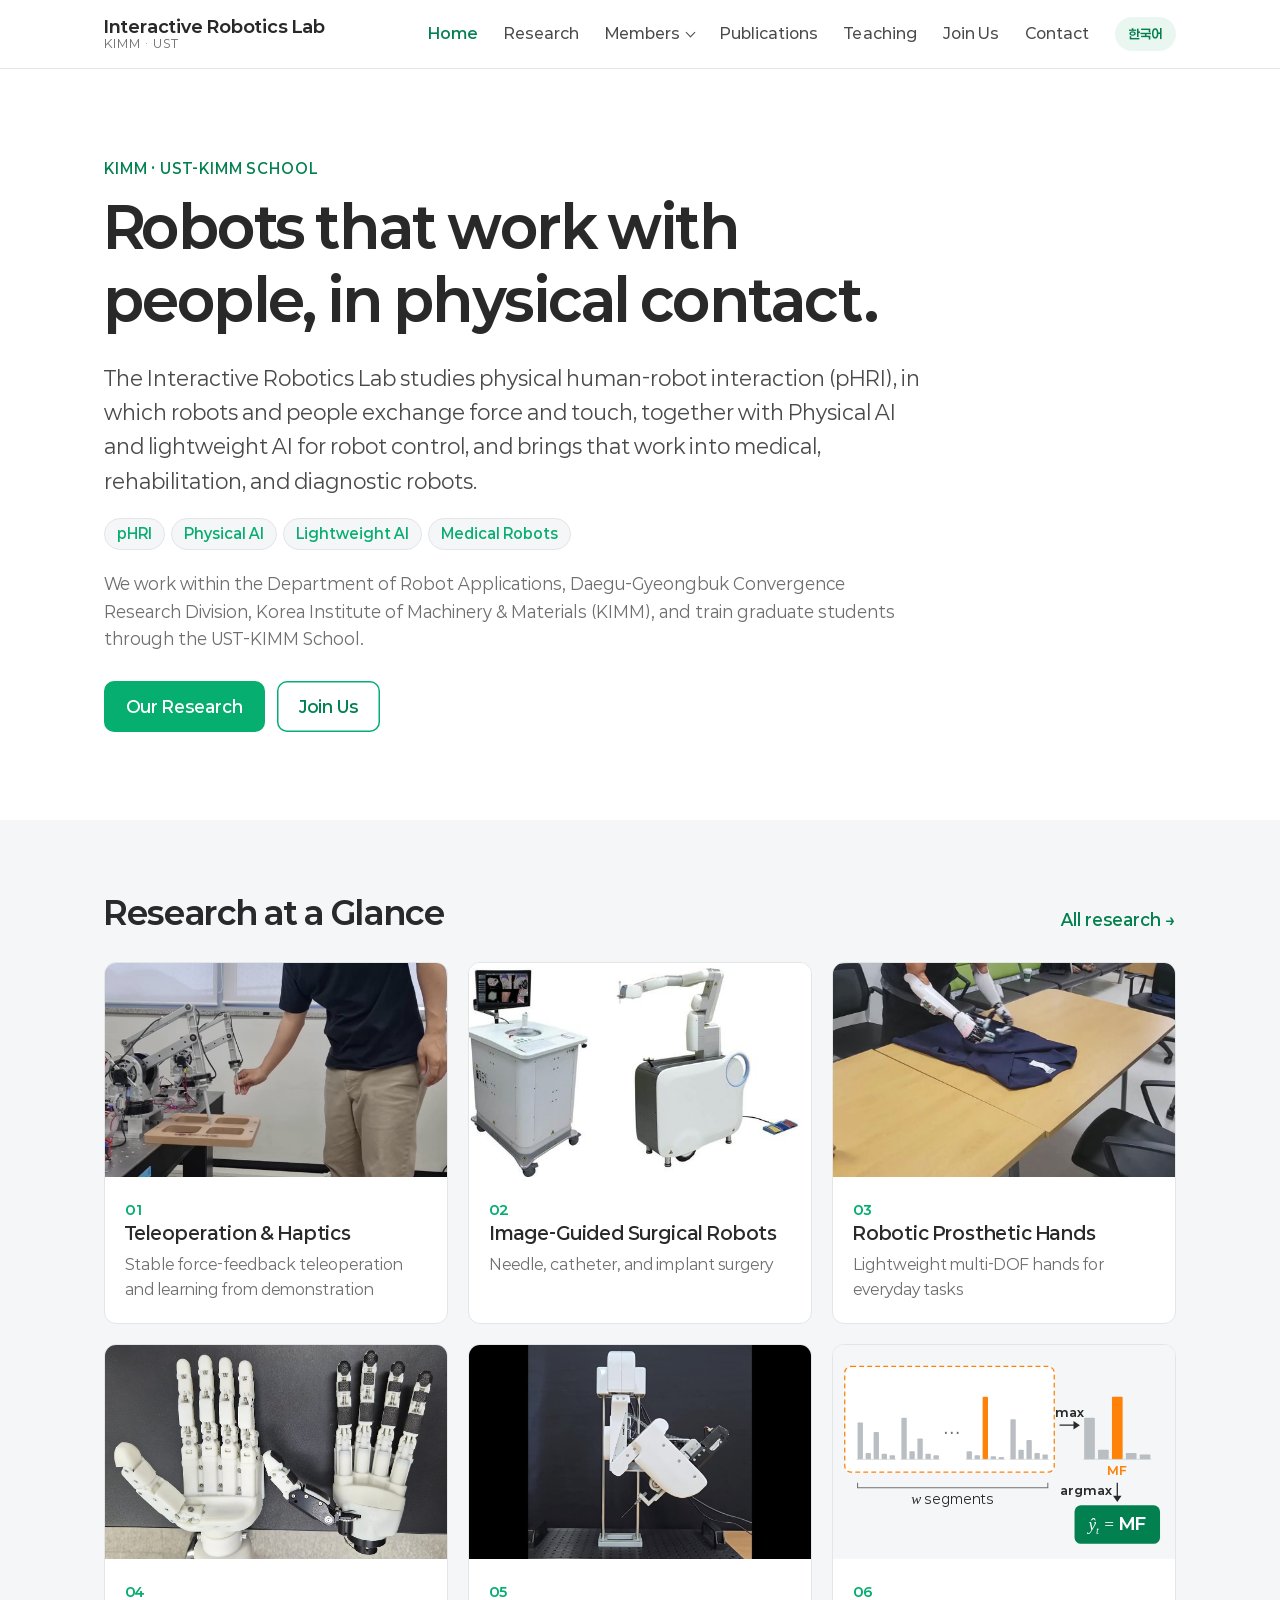
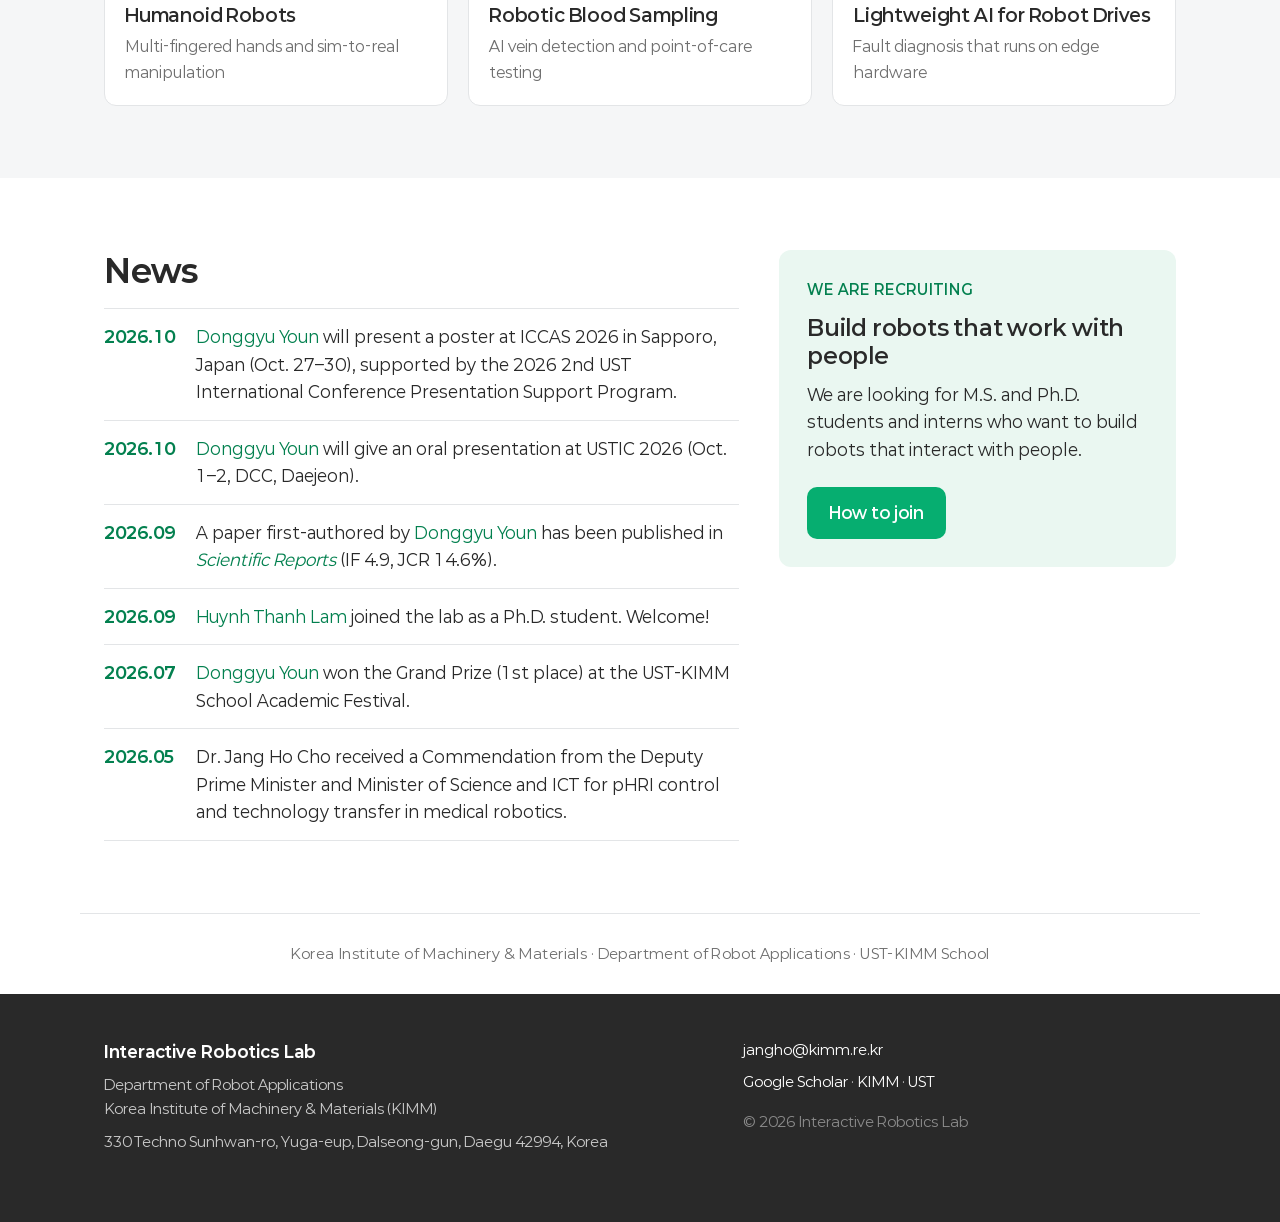
==== index.html @ 4f741bf0 "IRL homepage: first public version Co-Authored-By: Claude Opus 5.5 <noreply@anthropic.com>" ====
<!doctype html>
<html lang="en" data-lang="en">
<head>
<meta charset="utf-8">
<meta name="viewport" content="width=device-width, initial-scale=1">
<title>Interactive Robotics Lab</title>
<meta name="description" content="Interactive Robotics Lab at KIMM and UST: robots that physically interact with people, for medical, rehabilitation, and diagnostic applications.">
<link rel="preload" href="assets/fonts/Paperlogy-4Regular.woff2" as="font" type="font/woff2" crossorigin>
<link rel="stylesheet" href="assets/css/style.css">
<script>
(function () {
  var d = document.documentElement, lang = null;
  try { lang = localStorage.getItem("irl-lang"); } catch (e) {}
  if (lang !== "en" && lang !== "ko") lang = /^ko/i.test(navigator.language || "") ? "ko" : "en";
  d.setAttribute("data-lang", lang); d.lang = lang;
})();
</script>
</head>
<body>
<a class="skip" href="#main">Skip to content</a>
<header class="site-header">
  <div class="wrap bar">
    <a class="brand" href="index.html">
      <span><b>Interactive Robotics Lab</b><small>KIMM · UST</small></span>
    </a>
    <button class="nav-toggle" aria-expanded="false" aria-controls="nav"><span></span><span class="sr">Menu</span></button>
    <nav id="nav" class="nav" aria-label="Main">
      <ul><li><a href="index.html" class="active"><span class="en">Home</span><span class="ko">홈</span></a></li><li><a href="research.html"><span class="en">Research</span><span class="ko">연구</span></a></li><li class="has-sub"><a href="members-pi.html" aria-haspopup="true"><span class="en">Members</span><span class="ko">구성원</span></a><ul class="sub"><li><a href="members-pi.html"><span class="en">PI</span><span class="ko">연구책임자</span></a></li><li><a href="members-collaborators.html"><span class="en">Collaborators</span><span class="ko">공동연구진</span></a></li><li><a href="members-students.html"><span class="en">Researchers & Students</span><span class="ko">연구원·학생</span></a></li></ul></li><li><a href="publications.html"><span class="en">Publications</span><span class="ko">논문·특허</span></a></li><li><a href="teaching.html"><span class="en">Teaching</span><span class="ko">강의</span></a></li><li><a href="join.html"><span class="en">Join Us</span><span class="ko">지원 안내</span></a></li><li><a href="contact.html"><span class="en">Contact</span><span class="ko">연락처</span></a></li></ul>
      <button class="lang-toggle" type="button" aria-label="Switch language"><span class="en">한국어</span><span class="ko">English</span></button>
    </nav>
  </div>
</header>
<main id="main">

<section class="wrap hero">
  <div>
    <p class="eyebrow">KIMM · UST-KIMM School</p>
    <h1><span class="en">Robots that work with people, in physical contact.</span><span class="ko">사람과 맞닿아 함께 일하는 로봇을 연구합니다.</span></h1>
    <p class="lead en">The Interactive Robotics Lab studies physical human-robot interaction (pHRI), in which robots and people exchange force and touch, together with Physical AI and lightweight AI for robot control, and brings that work into medical, rehabilitation, and diagnostic robots.</p>
    <p class="lead ko">Interactive Robotics Lab은 사람과 힘·촉감을 주고받는 물리적 인간-로봇 상호작용(pHRI)과 로봇 제어를 위한 Physical AI·경량 AI를 연구하고, 이를 의료·재활·진단 로봇으로 구현합니다.</p>
    <ul class="chips hero-keys"><li>pHRI</li><li>Physical AI</li><li><span class="en">Lightweight AI</span><span class="ko">경량 AI</span></li><li><span class="en">Medical Robots</span><span class="ko">의료로봇</span></li></ul>
    <p class="muted en">We work within the Department of Robot Applications, Daegu-Gyeongbuk Convergence Research Division, Korea Institute of Machinery &amp; Materials (KIMM), and train graduate students through the UST-KIMM School.</p>
    <p class="muted ko">한국기계연구원 대경권융합연구본부 로봇응용연구실 안에서 활동하며, UST-KIMM 스쿨을 통해 대학원생을 지도합니다.</p>
    <div class="actions">
      <a class="btn" href="research.html"><span class="en">Our Research</span><span class="ko">연구 보기</span></a>
      <a class="btn btn-ghost" href="join.html"><span class="en">Join Us</span><span class="ko">지원 안내</span></a>
    </div>
  </div>
</section>

<section class="section section-soft">
  <div class="wrap">
    <div class="section-head">
      <h2><span class="en">Research at a Glance</span><span class="ko">연구 분야</span></h2>
      <a class="more" href="research.html"><span class="en">All research →</span><span class="ko">자세히 보기 →</span></a>
    </div>
    <div class="cards">
      <a class="card" href="research.html#teleoperation">
        <img src="assets/img/hero.jpg" alt="A person guiding a robot arm by hand" loading="lazy">
        <div class="card-body"><span class="num-tag">01</span>
          <h3><span class="en">Teleoperation &amp; Haptics</span><span class="ko">원격제어·햅틱</span></h3>
          <p class="en">Stable force-feedback teleoperation and learning from demonstration</p>
          <p class="ko">지연에도 안정적인 힘반향 원격조작과 시연 학습</p></div>
      </a>
      <a class="card" href="research.html#surgical">
        <img src="assets/img/r-surgical.jpg" alt="Dental implant surgery robot: a cart-mounted robot arm" loading="lazy">
        <div class="card-body"><span class="num-tag">02</span>
          <h3><span class="en">Image-Guided Surgical Robots</span><span class="ko">영상 가이드 수술·중재 로봇</span></h3>
          <p class="en">Needle, catheter, and implant surgery</p>
          <p class="ko">바늘·카테터 시술과 임플란트 수술</p></div>
      </a>
      <a class="card" href="research.html#hand">
        <img src="assets/img/r-hand-folding.jpg" alt="A person folding a shirt using two robotic prosthetic hands" loading="lazy">
        <div class="card-body"><span class="num-tag">03</span>
          <h3><span class="en">Robotic Prosthetic Hands</span><span class="ko">로봇의수</span></h3>
          <p class="en">Lightweight multi-DOF hands for everyday tasks</p>
          <p class="ko">일상 동작을 돕는 경량 다자유도 의수</p></div>
      </a>
      <a class="card" href="research.html#humanoid">
        <img src="assets/img/r-humanoid.jpg" alt="Multi-fingered humanoid robot hands" loading="lazy">
        <div class="card-body"><span class="num-tag">04</span>
          <h3><span class="en">Humanoid Robots</span><span class="ko">휴머노이드 로봇</span></h3>
          <p class="en">Multi-fingered hands and sim-to-real manipulation</p>
          <p class="ko">다지 로봇핸드와 sim-to-real 조작</p></div>
      </a>
      <a class="card" href="research.html#sampling">
        <img src="assets/img/r-sampling.jpg" alt="Blood sampling robot with a needle insertion module" loading="lazy">
        <div class="card-body"><span class="num-tag">05</span>
          <h3><span class="en">Robotic Blood Sampling</span><span class="ko">로보틱 검체채취와 현장진단</span></h3>
          <p class="en">AI vein detection and point-of-care testing</p>
          <p class="ko">AI 정맥 검출과 현장진단</p></div>
      </a>
      <a class="card" href="research.html#fault">
        <svg class="topic-fig" viewBox="0 0 640 400" role="img" aria-label="Temporal max pooling: class probabilities of w consecutive segments are pooled by taking the maximum per class, and the class with the highest pooled probability is the diagnosis."><rect width="640" height="400" fill="#F5F6F7"/><rect x="22" y="40" width="392" height="198" rx="12" fill="#fff" stroke="#FD8207" stroke-width="2.4" stroke-dasharray="9 6"/><rect x="46.0" y="145.0" width="10" height="69.0" rx="1.5" fill="#B9BEC3"/><rect x="61.0" y="202.0" width="10" height="12.0" rx="1.5" fill="#B9BEC3"/><rect x="76.0" y="163.0" width="10" height="51.0" rx="1.5" fill="#B9BEC3"/><rect x="91.0" y="203.5" width="10" height="10.5" rx="1.5" fill="#B9BEC3"/><rect x="106.0" y="206.5" width="10" height="7.5" rx="1.5" fill="#B9BEC3"/><line x1="44" y1="214" x2="118" y2="214" stroke="#C9CDD1" stroke-width="1.2"/><rect x="128.0" y="136.0" width="10" height="78.0" rx="1.5" fill="#B9BEC3"/><rect x="143.0" y="199.0" width="10" height="15.0" rx="1.5" fill="#B9BEC3"/><rect x="158.0" y="175.0" width="10" height="39.0" rx="1.5" fill="#B9BEC3"/><rect x="173.0" y="203.5" width="10" height="10.5" rx="1.5" fill="#B9BEC3"/><rect x="188.0" y="206.5" width="10" height="7.5" rx="1.5" fill="#B9BEC3"/><line x1="126" y1="214" x2="200" y2="214" stroke="#C9CDD1" stroke-width="1.2"/><rect x="250.0" y="199.0" width="10" height="15.0" rx="1.5" fill="#B9BEC3"/><rect x="265.0" y="206.5" width="10" height="7.5" rx="1.5" fill="#B9BEC3"/><rect x="280.0" y="97.0" width="10" height="117.0" rx="1.5" fill="#FD8207"/><rect x="295.0" y="208.0" width="10" height="6.0" rx="1.5" fill="#B9BEC3"/><rect x="310.0" y="209.5" width="10" height="4.5" rx="1.5" fill="#B9BEC3"/><line x1="248" y1="214" x2="322" y2="214" stroke="#C9CDD1" stroke-width="1.2"/><rect x="332.0" y="139.0" width="10" height="75.0" rx="1.5" fill="#B9BEC3"/><rect x="347.0" y="196.0" width="10" height="18.0" rx="1.5" fill="#B9BEC3"/><rect x="362.0" y="178.0" width="10" height="36.0" rx="1.5" fill="#B9BEC3"/><rect x="377.0" y="202.0" width="10" height="12.0" rx="1.5" fill="#B9BEC3"/><rect x="392.0" y="205.0" width="10" height="9.0" rx="1.5" fill="#B9BEC3"/><line x1="330" y1="214" x2="404" y2="214" stroke="#C9CDD1" stroke-width="1.2"/><text x="222" y="174" text-anchor="middle" font-size="32" fill="#6F6F6F">⋯</text><path d="M46,258 v9 H402 v-9" fill="none" stroke="#6F6F6F" stroke-width="2"/><text x="224" y="298" text-anchor="middle" font-size="24" fill="#292929"><tspan font-family="Times New Roman, serif" font-style="italic" font-size="28">w</tspan> segments</text><line x1="424" y1="150" x2="452" y2="150" stroke="#292929" stroke-width="2.4"/><path d="M450,142 L462,150 L450,158 Z" fill="#292929"/><text x="443" y="134" text-anchor="middle" font-size="22" font-weight="700" fill="#292929">max</text><rect x="470.0" y="136.0" width="20" height="78.0" rx="1.5" fill="#B9BEC3"/><rect x="496.0" y="196.0" width="20" height="18.0" rx="1.5" fill="#B9BEC3"/><rect x="522.0" y="97.0" width="20" height="117.0" rx="1.5" fill="#FD8207"/><rect x="548.0" y="202.0" width="20" height="12.0" rx="1.5" fill="#B9BEC3"/><rect x="574.0" y="205.0" width="20" height="9.0" rx="1.5" fill="#B9BEC3"/><line x1="468" y1="214" x2="596" y2="214" stroke="#C9CDD1" stroke-width="1.2"/><text x="532" y="244" text-anchor="middle" font-size="22" font-weight="700" fill="#FD8207">MF</text><line x1="532" y1="258" x2="532" y2="284" stroke="#292929" stroke-width="2.4"/><path d="M524,282 L532,294 L540,282 Z" fill="#292929"/><text x="522" y="280" text-anchor="end" font-size="22" font-weight="700" fill="#292929">argmax</text><rect x="452" y="300" width="160" height="72" rx="12" fill="#03804F"/><text x="532" y="347" text-anchor="middle" font-size="32" font-family="Times New Roman, serif" font-style="italic" fill="#fff">ŷ<tspan dy="6" font-size="20">t</tspan><tspan dy="-6"> = </tspan><tspan font-family="Paperlogy, sans-serif" font-style="normal" font-weight="700">MF</tspan></text></svg>
        <div class="card-body"><span class="num-tag">06</span>
          <h3><span class="en">Lightweight AI for Robot Drives</span><span class="ko">로봇 구동모듈 경량 AI</span></h3>
          <p class="en">Fault diagnosis that runs on edge hardware</p>
          <p class="ko">엣지 하드웨어에서 도는 고장진단</p></div>
      </a>
    </div>
  </div>
</section>

<section class="section">
  <div class="wrap news-grid">
    <div>
      <h2><span class="en">News</span><span class="ko">소식</span></h2>
      <ul class="news">
        <li><time datetime="2026-10">2026.10</time><span><span class="en"><a href="student-donggyu-youn.html">Donggyu Youn</a> will present a poster at ICCAS 2026 in Sapporo, Japan (Oct. 27–30), supported by the 2026 2nd UST International Conference Presentation Support Program.</span><span class="ko"><a href="student-donggyu-youn.html">윤동규</a> 학생이 2026년 제2차 UST 국제학술발표지원사업의 지원을 받아 ICCAS 2026(일본 삿포로, 10.27–30)에서 포스터를 발표합니다.</span></span></li>
        <li><time datetime="2026-10">2026.10</time><span><span class="en"><a href="student-donggyu-youn.html">Donggyu Youn</a> will give an oral presentation at USTIC 2026 (Oct. 1–2, DCC, Daejeon).</span><span class="ko"><a href="student-donggyu-youn.html">윤동규</a> 학생이 USTIC 2026(10.1–2, 대전컨벤션센터)에서 구두 발표를 합니다.</span></span></li>
        <li><time datetime="2026-09">2026.09</time><span><span class="en">A paper first-authored by <a href="student-donggyu-youn.html">Donggyu Youn</a> has been published in <a href="https://doi.org/10.1038/s41598-026-73197-0"><em>Scientific Reports</em></a> (IF 4.9, JCR 14.6%).</span><span class="ko"><a href="student-donggyu-youn.html">윤동규</a> 학생이 1저자로 작성한 논문이 <a href="https://doi.org/10.1038/s41598-026-73197-0"><em>Scientific Reports</em></a>(IF 4.9, JCR 14.6%)에 게재되었습니다.</span></span></li>
        <li><time datetime="2026-09">2026.09</time><span><span class="en"><a href="student-huynh-thanh-lam.html">Huynh Thanh Lam</a> joined the lab as a Ph.D. student. Welcome!</span><span class="ko"><a href="student-huynh-thanh-lam.html">후인탄람</a> 학생이 박사과정으로 연구실에 합류했습니다.</span></span></li>
        <li><time datetime="2026-07">2026.07</time><span><span class="en"><a href="student-donggyu-youn.html">Donggyu Youn</a> won the Grand Prize (1st place) at the UST-KIMM School Academic Festival.</span><span class="ko"><a href="student-donggyu-youn.html">윤동규</a> 학생이 UST-KIMM 스쿨 학술제에서 대상(1위)을 받았습니다.</span></span></li>
        <li><time datetime="2026-05">2026.05</time><span><span class="en">Dr. Jang Ho Cho received a Commendation from the Deputy Prime Minister and Minister of Science and ICT for pHRI control and technology transfer in medical robotics.</span><span class="ko">조장호 박사가 의료로봇 분야 인간-로봇 물리적 상호작용 제어와 기술이전 공로로 부총리 겸 과학기술정보통신부 장관 표창을 받았습니다.</span></span></li>
      </ul>
    </div>
    <aside class="callout">
      <p class="eyebrow"><span class="en">We are recruiting</span><span class="ko">모집 중</span></p>
      <h3><span class="en">Build robots that work with people</span><span class="ko">사람과 함께 일하는 로봇을 만들어요</span></h3>
      <p class="en">We are looking for M.S. and Ph.D. students and interns who want to build robots that interact with people.</p>
      <p class="ko">사람과 상호작용하는 로봇을 함께 만들 석·박사과정 학생과 인턴을 찾고 있습니다.</p>
      <a class="btn" href="join.html"><span class="en">How to join</span><span class="ko">지원 안내 보기</span></a>
    </aside>
  </div>
</section>

<div class="wrap affil">Korea Institute of Machinery &amp; Materials · Department of Robot Applications · UST-KIMM School</div>

</main>
<footer class="site-footer">
  <div class="wrap foot">
    <div>
      <p class="foot-name">Interactive Robotics Lab</p>
      <p><span class="en">Department of Robot Applications<br>Korea Institute of Machinery &amp; Materials (KIMM)</span><span class="ko">한국기계연구원 로봇응용연구실</span></p>
      <p><span class="en">330 Techno Sunhwan-ro, Yuga-eup, Dalseong-gun, Daegu 42994, Korea</span><span class="ko">(42994) 대구광역시 달성군 유가읍 테크노순환로 330</span></p>
    </div>
    <div>
      <p><a href="mailto:jangho@kimm.re.kr">jangho@kimm.re.kr</a></p>
      <p><a href="https://scholar.google.com/citations?sortby=pubdate&hl=en&user=ayS6TMIAAAAJ&view_op=list_works">Google Scholar</a> · <a href="https://www.kimm.re.kr">KIMM</a> · <a href="https://www.ust.ac.kr">UST</a></p>
      <p class="copy">© 2026 Interactive Robotics Lab</p>
    </div>
  </div>
</footer>
<script src="assets/js/site.js"></script>
</body>
</html>
---- assets/css/style.css ----
@font-face { font-family: "Paperlogy"; font-weight: 400; font-display: swap; src: url("../fonts/Paperlogy-4Regular.woff2") format("woff2"); }
@font-face { font-family: "Paperlogy"; font-weight: 500; font-display: swap; src: url("../fonts/Paperlogy-5Medium.woff2") format("woff2"); }
@font-face { font-family: "Paperlogy"; font-weight: 600; font-display: swap; src: url("../fonts/Paperlogy-6SemiBold.woff2") format("woff2"); }
@font-face { font-family: "Paperlogy"; font-weight: 700; font-display: swap; src: url("../fonts/Paperlogy-7Bold.woff2") format("woff2"); }

:root {
  --green: #06AE70;
  --green-dk: #03804F;
  --green-bg: #EAF7F1;
  --orange: #FD8207;
  --ink: #292929;
  --ink-2: #4A4A4A;
  --muted: #6F6F6F;
  --line: #E3E5E7;
  --bg: #FFFFFF;
  --bg-soft: #F5F6F7;
  --maxw: 1120px;
  --r: 12px;
}

/* 한/영 전환: 두 언어를 모두 쓰고 보이는 쪽만 고른다 */
html[data-lang="en"] .ko, html[data-lang="ko"] .en { display: none !important; }
.hide-todo .todo, .hide-todo .slot-note { display: none !important; }

* { box-sizing: border-box; }
html { -webkit-text-size-adjust: 100%; scroll-padding-top: 84px; }
body {
  margin: 0; background: var(--bg); color: var(--ink);
  font: 400 16px/1.72 "Paperlogy", "Apple SD Gothic Neo", "Malgun Gothic", system-ui, sans-serif;
  word-break: keep-all; overflow-wrap: break-word;
}
img { max-width: 100%; height: auto; display: block; }
a { color: var(--green-dk); text-decoration: none; }
a:hover { text-decoration: underline; }
h1, h2, h3 { line-height: 1.3; margin: 0 0 .5em; letter-spacing: -0.01em; }
h1 { font-size: clamp(30px, 4.4vw, 46px); font-weight: 700; }
h2 { font-size: clamp(24px, 3vw, 32px); font-weight: 700; }
h3 { font-size: 19px; font-weight: 600; }
p { margin: 0 0 1em; }
ul { padding-left: 1.2em; }
.wrap { max-width: var(--maxw); margin: 0 auto; padding: 0 24px; }
.muted { color: var(--muted); }
.lead { font-size: 18px; color: var(--ink-2); }
.eyebrow { color: var(--green-dk); font-weight: 600; font-size: 14px; letter-spacing: .06em; text-transform: uppercase; margin-bottom: 10px; }
.skip { position: absolute; left: -999px; }
.skip:focus { left: 12px; top: 12px; z-index: 100; background: #fff; padding: 8px 12px; }
.sr { position: absolute; width: 1px; height: 1px; overflow: hidden; clip: rect(0 0 0 0); }

/* 머리말 */
.site-header { position: sticky; top: 0; z-index: 50; background: rgba(255,255,255,.96); backdrop-filter: blur(6px); border-bottom: 1px solid var(--line); }
.bar { display: flex; align-items: center; justify-content: space-between; height: 68px; }
.brand { display: flex; align-items: center; gap: 10px; color: var(--ink); }
.brand:hover { text-decoration: none; }
.brand span { display: flex; flex-direction: column; line-height: 1.15; }
.brand b { font-weight: 700; font-size: 17px; }
.brand small { color: var(--muted); font-size: 12px; letter-spacing: .08em; }
.nav { display: flex; align-items: center; gap: 8px; }
.nav > ul { list-style: none; margin: 0; padding: 0; display: flex; gap: 2px; }
.nav li { position: relative; }
.nav a { display: block; padding: 8px 12px; color: var(--ink-2); font-weight: 500; font-size: 15px; border-radius: 8px; }
.nav a:hover { background: var(--bg-soft); text-decoration: none; color: var(--ink); }
.nav a.active { color: var(--green-dk); font-weight: 600; }
.has-sub > a::after { content: ""; display: inline-block; width: 6px; height: 6px; margin-left: 7px; border-right: 1.5px solid currentColor; border-bottom: 1.5px solid currentColor; transform: translateY(-3px) rotate(45deg); }
.sub { list-style: none; margin: 0; padding: 6px; position: absolute; top: 100%; left: 0; min-width: 190px; background: #fff; border: 1px solid var(--line); border-radius: 10px; box-shadow: 0 10px 30px rgba(0,0,0,.08); display: none; }
.has-sub:hover .sub, .has-sub:focus-within .sub { display: block; }
.lang-toggle { font: inherit; font-size: 13px; font-weight: 600; color: var(--green-dk); background: var(--green-bg); border: 0; border-radius: 999px; padding: 6px 14px; cursor: pointer; margin-left: 6px; }
.nav-toggle { display: none; }

/* 공통 블록 */
/* .wrap 과 함께 쓰므로 좌우 여백은 건드리지 않는다 */
.section { padding-top: 72px; padding-bottom: 72px; }
.section-tight { padding-top: 40px; padding-bottom: 72px; }
.section-soft { background: var(--bg-soft); }
.section-head { display: flex; align-items: end; justify-content: space-between; gap: 16px; margin-bottom: 28px; }
.section-head h2 { margin: 0; }
.page-head { background: var(--bg-soft); border-bottom: 1px solid var(--line); padding: 56px 0 44px; }
.page-head h1 { font-size: clamp(28px, 3.6vw, 40px); }
.page-head .lead { max-width: 760px; margin: 0; }
.btn { display: inline-block; background: var(--green); color: #fff; font-weight: 600; padding: 12px 22px; border-radius: 10px; }
.btn:hover { background: var(--green-dk); text-decoration: none; }
.btn-ghost { background: transparent; color: var(--green-dk); box-shadow: inset 0 0 0 1.5px var(--green); }
.btn-ghost:hover { background: var(--green-bg); }
.actions { display: flex; flex-wrap: wrap; gap: 12px; margin-top: 28px; }
.chips { display: flex; flex-wrap: wrap; gap: 6px; list-style: none; padding: 0; margin: 12px 0 0; }
.chips li { font-size: 13px; color: var(--ink-2); background: var(--bg-soft); border: 1px solid var(--line); border-radius: 999px; padding: 2px 10px; }
.more { font-weight: 600; white-space: nowrap; }

/* 검토 메모 */
.todo { display: inline-block; font-size: 13px; line-height: 1.5; color: #6A5300; background: #FFF5D1; border: 1px dashed #D9AE00; border-radius: 6px; padding: 2px 8px; margin: 4px 0; font-weight: 500; }
.todo-toggle { position: fixed; right: 16px; bottom: 16px; z-index: 60; font: inherit; font-size: 13px; font-weight: 600; background: #FFF5D1; color: #6A5300; border: 1px solid #D9AE00; border-radius: 999px; padding: 8px 14px; cursor: pointer; box-shadow: 0 4px 14px rgba(0,0,0,.12); }
.hide-todo .todo-toggle { background: #fff; color: var(--muted); border-color: var(--line); }
.slot { display: grid; place-items: center; text-align: center; background: repeating-linear-gradient(45deg, var(--bg-soft), var(--bg-soft) 10px, #EEF0F2 10px, #EEF0F2 20px); color: var(--muted); border-radius: var(--r); font-size: 14px; padding: 16px; }

/* 홈 */
/* 첫 화면은 글만 둔다. 사진은 바로 아래 연구 카드가 맡는다 */
.hero { padding-top: 88px; padding-bottom: 88px; }
.hero > div { max-width: 820px; }
.hero h1 { font-size: clamp(34px, 5.2vw, 56px); margin-bottom: 24px; }
.hero .lead { font-size: clamp(18px, 1.6vw, 20px); }
.hero-keys { margin: 4px 0 20px; }
.hero-keys li { font-size: 14px; font-weight: 600; color: var(--green); padding: 3px 12px; }
.cards { display: grid; grid-template-columns: repeat(auto-fill, minmax(300px, 1fr)); gap: 20px; }
.card { display: flex; flex-direction: column; background: #fff; border: 1px solid var(--line); border-radius: var(--r); overflow: hidden; color: var(--ink); transition: box-shadow .15s, transform .15s; }
a.card:hover { text-decoration: none; box-shadow: 0 10px 28px rgba(0,0,0,.08); transform: translateY(-2px); }
.card img, .card .slot { width: 100%; aspect-ratio: 16 / 10; object-fit: cover; border-radius: 0; }
/* 비율이 맞지 않아 잘리면 안 되는 사진: 전체를 보이고 남는 자리는 바탕색 */
img.whole { object-fit: contain !important; background: var(--bg-soft); }
.card-body { padding: 18px 20px 20px; }
.card-body h3 { margin-bottom: 6px; font-size: 18px; }
.card-body p { margin: 0; color: var(--muted); font-size: 15px; }
.num-tag { color: var(--green); font-weight: 700; font-size: 13px; letter-spacing: .08em; }
.news-grid { display: grid; grid-template-columns: 1.6fr 1fr; gap: 40px; align-items: start; }
.news { list-style: none; margin: 0; padding: 0; }
.news li { display: grid; grid-template-columns: 80px 1fr; gap: 12px; padding: 14px 0; border-top: 1px solid var(--line); }
.news li:last-child { border-bottom: 1px solid var(--line); }
.news time { color: var(--green-dk); font-weight: 700; }
.callout { background: var(--green-bg); border-radius: var(--r); padding: 28px; }
.callout h3 { font-size: 22px; }
.callout .btn { margin-top: 8px; }
.affil { text-align: center; color: var(--muted); font-size: 14px; letter-spacing: .03em; padding: 28px 0; border-top: 1px solid var(--line); }

/* 연구 */
.topic { display: grid; grid-template-columns: 1fr 1fr; gap: 44px; align-items: center; padding: 48px 0; border-top: 1px solid var(--line); }
.topic:first-of-type { border-top: 0; }
.topic.flip .topic-media { order: 2; }
.topic-fig { display: block; width: 100%; height: auto; }
.topic-media img, .topic-media video, .topic-media .slot { width: 100%; aspect-ratio: 16 / 10; object-fit: cover; border-radius: var(--r); }
.topic-num { font-size: 40px; font-weight: 700; color: var(--green); line-height: 1; margin-bottom: 12px; }
.topic h2 { font-size: clamp(22px, 2.4vw, 27px); margin-bottom: 4px; }
.topic .sub-title { color: var(--muted); font-weight: 500; margin-bottom: 14px; }
.projects { list-style: none; padding: 0; margin: 0; }
.projects li { padding: 16px 0; border-top: 1px solid var(--line); }
.projects .role { display: inline-block; font-size: 12px; font-weight: 600; color: var(--green-dk); background: var(--green-bg); border-radius: 6px; padding: 1px 8px; margin-right: 8px; }
.projects .meta { color: var(--muted); font-size: 14px; }

/* 사람 */
.person { display: grid; grid-template-columns: 280px 1fr; gap: 56px; align-items: start; }
.person-aside { position: sticky; top: 96px; }
.photo { width: 100%; aspect-ratio: 3 / 4; border-radius: var(--r); }
img.photo { object-fit: cover; object-position: 50% 20%; background: var(--bg-soft); }
.block h4 { font-size: 15px; font-weight: 600; color: var(--green-dk); letter-spacing: .02em; margin: 18px 0 6px; }
.block h3 + h4 { margin-top: 0; }
.person-aside h2 { font-size: 24px; margin: 18px 0 2px; }
.person-aside .ko-name { color: var(--muted); margin-bottom: 12px; }
.roles { list-style: none; padding: 0; margin: 0 0 16px; font-size: 14px; color: var(--ink-2); }
.roles li { padding: 3px 0; }
.links { list-style: none; padding: 16px 0 0; margin: 0; border-top: 1px solid var(--line); font-size: 14px; }
.links li { padding: 3px 0; }
.block { margin-bottom: 44px; }
.block h3 { font-size: 20px; padding-bottom: 8px; border-bottom: 2px solid var(--ink); margin-bottom: 14px; }
.tl { display: grid; grid-template-columns: 180px 1fr; gap: 8px 20px; margin: 0; }
.tl dt { color: var(--green-dk); font-weight: 600; }
.tl dd { margin: 0; }
.tl dd small { display: block; color: var(--muted); font-size: 14px; }
.plain { padding-left: 1.1em; }
.plain li { margin-bottom: 6px; }

.legend { display: grid; grid-template-columns: repeat(auto-fit, minmax(260px, 1fr)); gap: 16px; margin: 28px 0 12px; }
.legend div { border: 1px solid var(--line); border-radius: var(--r); padding: 16px 18px; font-size: 15px; }
.badge { display: inline-block; font-size: 12px; font-weight: 700; letter-spacing: .03em; border-radius: 999px; padding: 2px 10px; vertical-align: 2px; }
.badge-adv { background: var(--green); color: #fff; }
.badge-col { color: var(--green-dk); box-shadow: inset 0 0 0 1.5px var(--green); }
.fine { font-size: 14px; color: var(--muted); }
.people { display: grid; grid-template-columns: repeat(auto-fill, minmax(320px, 1fr)); gap: 20px; }
.pcard { display: grid; grid-template-columns: 72px 1fr; gap: 16px; border: 1px solid var(--line); border-radius: var(--r); padding: 20px; background: #fff; }
a.pcard { color: inherit; transition: box-shadow .15s, border-color .15s; }
a.pcard:hover { text-decoration: none; border-color: var(--green); box-shadow: 0 8px 24px rgba(0,0,0,.07); }
.avatar { width: 72px; height: 72px; border-radius: 50%; background: var(--bg-soft); display: grid; place-items: center; color: var(--muted); font-weight: 700; font-size: 22px; }
.pcard h3 { font-size: 18px; margin: 0 0 2px; }
.pcard .field { color: var(--green-dk); font-weight: 500; font-size: 14px; margin-bottom: 6px; }
.pcard p { font-size: 15px; margin: 0 0 6px; color: var(--ink-2); }
.pcard .contact { font-size: 14px; }
.group-h { margin: 48px 0 18px; font-size: 22px; }
.group-h:first-child { margin-top: 0; }

/* 논문 */
.stats { display: grid; grid-template-columns: repeat(4, 1fr); gap: 16px; margin-bottom: 28px; }
.stat { background: var(--bg-soft); border-radius: var(--r); padding: 18px 20px; }
.stat b { display: block; font-size: 34px; color: var(--green); line-height: 1.1; }
.stat span { font-size: 14px; color: var(--ink-2); }
.pills { display: flex; flex-wrap: wrap; gap: 8px; margin-bottom: 8px; }
.pills a { font-size: 14px; border: 1px solid var(--line); border-radius: 999px; padding: 4px 12px; color: var(--ink-2); }
.pills a:hover { border-color: var(--green); color: var(--green-dk); text-decoration: none; }
.note { font-size: 14px; color: var(--muted); }
.pub-h { font-size: 22px; margin: 44px 0 10px; padding-bottom: 8px; border-bottom: 2px solid var(--ink); }
.pub-h small { font-size: 15px; color: var(--muted); font-weight: 500; margin-left: 6px; }
.pubs { list-style: none; padding: 0; margin: 0; }
.pubs li { display: grid; grid-template-columns: 60px 1fr; gap: 8px; padding: 10px 0; border-bottom: 1px solid var(--line); font-size: 15px; line-height: 1.6; }
.pubs .num { color: var(--muted); font-size: 14px; }
.pubs strong { font-weight: 700; }
.pubs sup { font-size: .7em; }
.metrics { display: flex; flex-wrap: wrap; gap: 6px; margin-top: 6px; }
.metric { font-size: 12.5px; font-weight: 600; color: var(--ink-2); background: var(--bg-soft); border: 1px solid var(--line); border-radius: 6px; padding: 1px 8px; }
.metric small { font-weight: 500; color: var(--muted); }
/* 등급 색: 우수학술대회·JCR 20% 이내 = 연한 주황, 최우수학술대회·JCR 5% 이내 = 진한 주황 */
.metric-kiise { color: #9A4A00; background: #FFF1E3; border-color: transparent; }
.metric-top { color: #fff; background: #E36F00; border-color: transparent; }
a.metric-doi { color: var(--green-dk); background: #fff; border-color: var(--green); }
a.metric-doi:hover { background: var(--green-bg); text-decoration: none; }

/* 강의 */
.course { border: 1px solid var(--line); border-radius: var(--r); padding: 28px; background: var(--bg-soft); }

/* 지원 안내 */
.why { display: grid; grid-template-columns: repeat(3, 1fr); gap: 20px; }
.why div { border-top: 3px solid var(--green); padding-top: 16px; }
.why h3 { font-size: 18px; }
.why p { font-size: 15px; color: var(--ink-2); margin: 0; }
.two { display: grid; grid-template-columns: 1fr 1fr; gap: 40px; }
.mailbox { background: var(--ink); color: #fff; border-radius: var(--r); padding: 28px; }
.mailbox a { color: #6FE0B3; font-weight: 600; font-size: 20px; }
.mailbox ul { margin: 12px 0; }
.mailbox code { background: rgba(255,255,255,.1); padding: 2px 8px; border-radius: 6px; font-family: inherit; }
details { border-bottom: 1px solid var(--line); padding: 16px 0; }
details:first-of-type { border-top: 1px solid var(--line); }
summary { font-weight: 600; cursor: pointer; list-style: none; display: flex; justify-content: space-between; gap: 12px; }
summary::-webkit-details-marker { display: none; }
summary::after { content: "+"; color: var(--green); font-size: 22px; line-height: 1; }
details[open] summary::after { content: "–"; }
details p { margin: 10px 0 0; color: var(--ink-2); }

/* 연락처 */
.contact-grid { display: grid; grid-template-columns: 1fr 1.2fr; gap: 40px; align-items: start; }
.contact-grid dl { margin: 0; }
.contact-grid dt { font-size: 13px; color: var(--muted); font-weight: 600; letter-spacing: .05em; text-transform: uppercase; margin-top: 18px; }
.contact-grid dd { margin: 4px 0 0; }
.map { aspect-ratio: 4 / 3; }

/* 꼬리말 */
.site-footer { background: var(--ink); color: #C9C9C9; font-size: 14px; margin-top: 0; }
.foot { display: grid; grid-template-columns: 1.4fr 1fr; gap: 32px; padding-top: 44px; padding-bottom: 60px; }
.site-footer p { margin: 0 0 8px; }
.site-footer a { color: #fff; }
.foot-name { color: #fff; font-weight: 700; font-size: 16px; }
.copy { color: #8A8A8A; margin-top: 16px !important; }

/* 좁은 화면 */
@media (max-width: 900px) {
  .nav-toggle { display: block; width: 44px; height: 44px; border: 0; background: none; cursor: pointer; position: relative; }
  .nav-toggle span:first-child, .nav-toggle span:first-child::before, .nav-toggle span:first-child::after { position: absolute; left: 11px; width: 22px; height: 2px; background: var(--ink); content: ""; }
  .nav-toggle span:first-child { top: 21px; }
  .nav-toggle span:first-child::before { top: -7px; left: 0; }
  .nav-toggle span:first-child::after { top: 7px; left: 0; }
  .nav { display: none; position: absolute; top: 68px; left: 0; right: 0; background: #fff; border-bottom: 1px solid var(--line); flex-direction: column; align-items: stretch; padding: 8px 16px 16px; }
  .nav.open { display: flex; }
  .nav > ul { flex-direction: column; }
  .sub { display: block; position: static; box-shadow: none; border: 0; padding: 0 0 0 14px; }
  .has-sub > a::after { display: none; }
  .lang-toggle { align-self: flex-start; margin: 8px 0 0 12px; }
  .news-grid, .topic, .person, .two, .contact-grid, .foot { grid-template-columns: 1fr; }
  .hero { padding-top: 48px; padding-bottom: 56px; }
  .topic { gap: 20px; padding: 36px 0; }
  .topic.flip .topic-media { order: 0; }
  .person { gap: 32px; }
  .person-aside { position: static; max-width: 320px; }
  .stats { grid-template-columns: 1fr 1fr; }
  .why { grid-template-columns: 1fr; }
  .section { padding-top: 52px; padding-bottom: 52px; }
}
@media (max-width: 560px) {
  .wrap { padding: 0 16px; }
  .section-tight { padding-top: 32px; padding-bottom: 56px; }
  .tl { grid-template-columns: 1fr; gap: 0; }
  .tl dd { margin-bottom: 12px; }
  .pubs li { grid-template-columns: 1fr; gap: 0; }
  .pcard { grid-template-columns: 56px 1fr; padding: 16px; }
  .avatar { width: 56px; height: 56px; font-size: 18px; }
  .brand small { display: none; }
  .brand b { font-size: 15px; }
}
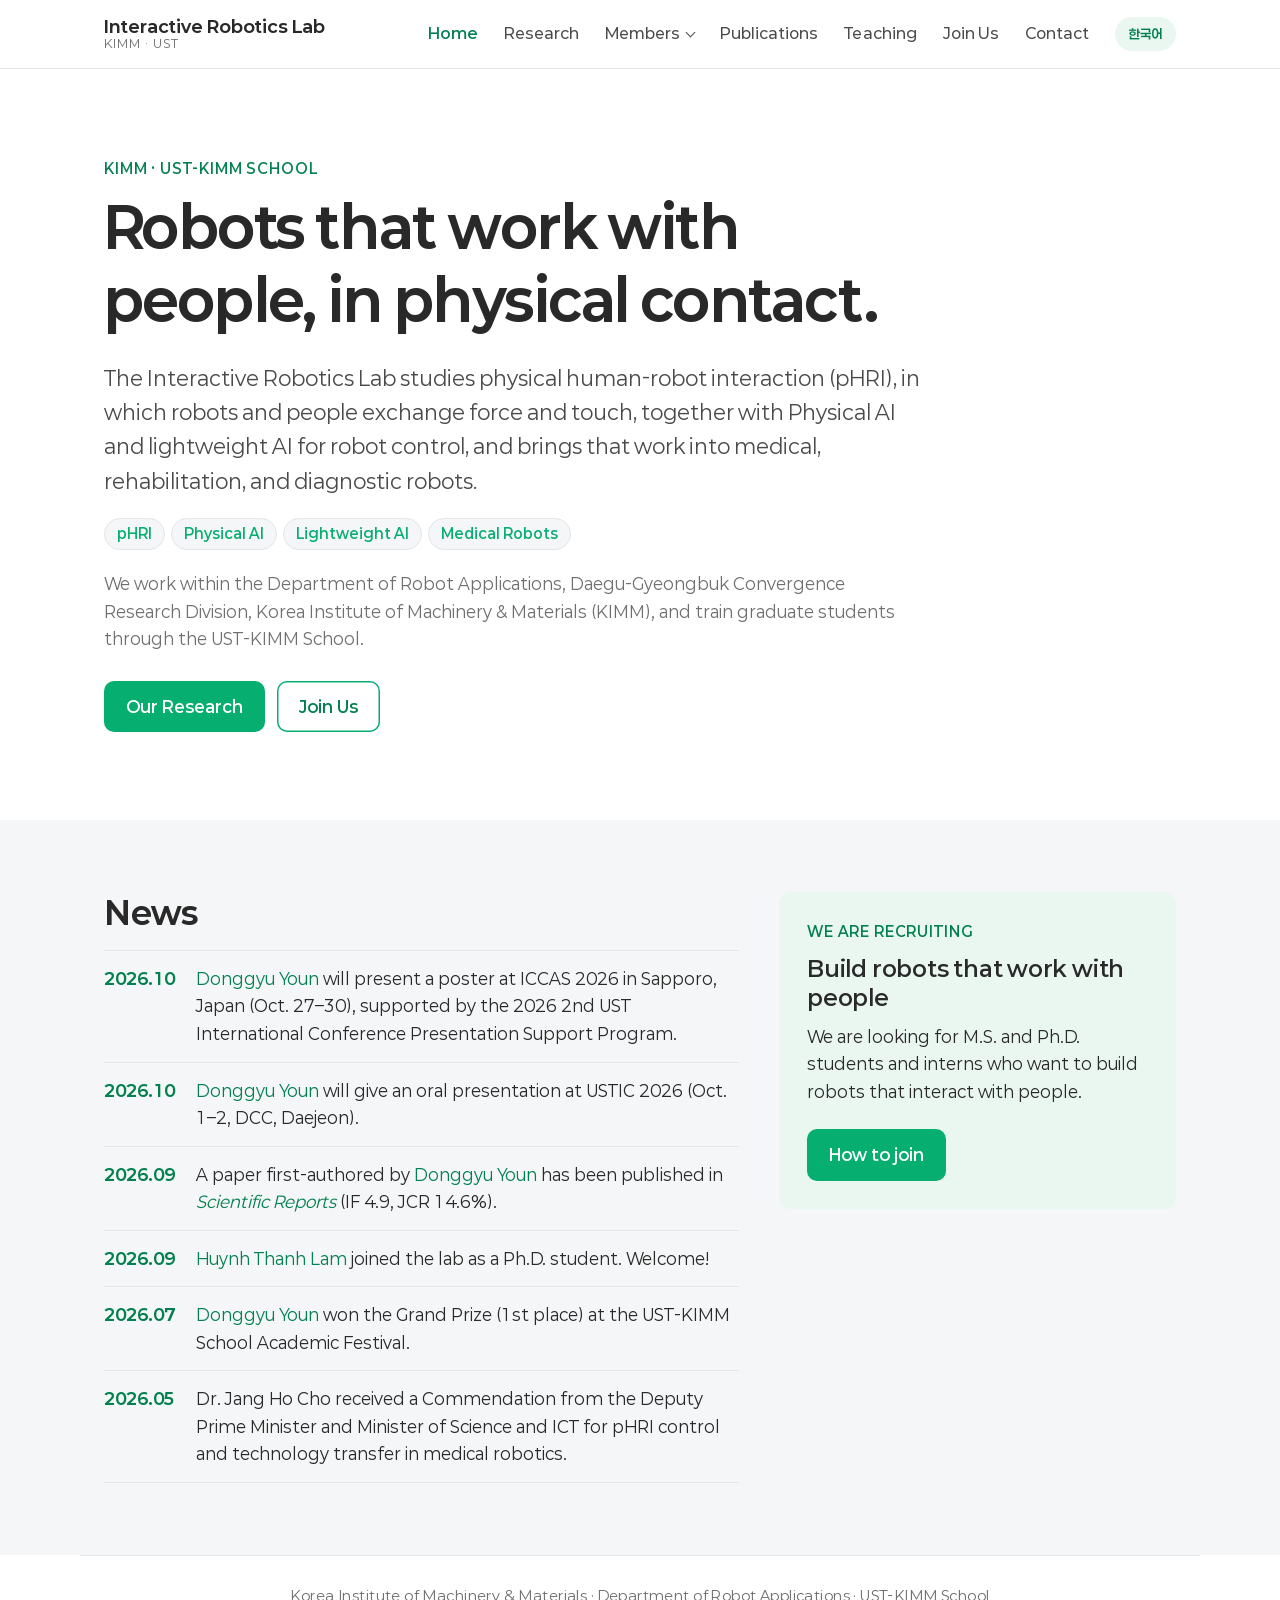
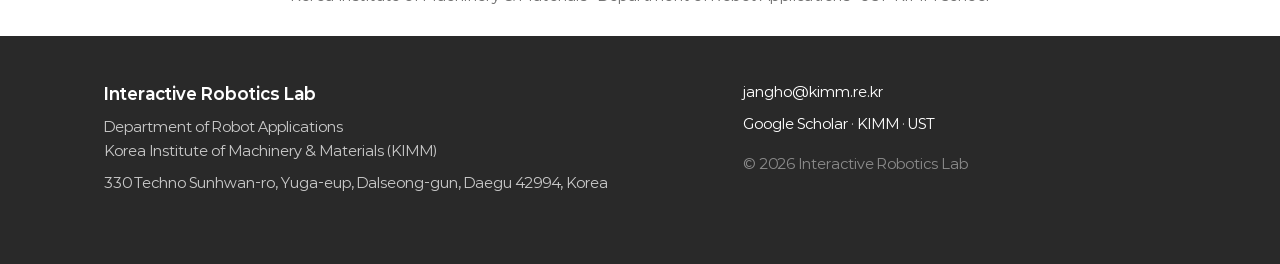
==== commit 9fb9f341: "Home: remove research cards so news is visible Co-Authored-By: Claude Opus 5.5 <noreply@anthropic.co" ====
--- a/index.html
+++ b/index.html
@@ -49,59 +49,6 @@
 </section>
 
 <section class="section section-soft">
-  <div class="wrap">
-    <div class="section-head">
-      <h2><span class="en">Research at a Glance</span><span class="ko">연구 분야</span></h2>
-      <a class="more" href="research.html"><span class="en">All research →</span><span class="ko">자세히 보기 →</span></a>
-    </div>
-    <div class="cards">
-      <a class="card" href="research.html#teleoperation">
-        <img src="assets/img/hero.jpg" alt="A person guiding a robot arm by hand" loading="lazy">
-        <div class="card-body"><span class="num-tag">01</span>
-          <h3><span class="en">Teleoperation &amp; Haptics</span><span class="ko">원격제어·햅틱</span></h3>
-          <p class="en">Stable force-feedback teleoperation and learning from demonstration</p>
-          <p class="ko">지연에도 안정적인 힘반향 원격조작과 시연 학습</p></div>
-      </a>
-      <a class="card" href="research.html#surgical">
-        <img src="assets/img/r-surgical.jpg" alt="Dental implant surgery robot: a cart-mounted robot arm" loading="lazy">
-        <div class="card-body"><span class="num-tag">02</span>
-          <h3><span class="en">Image-Guided Surgical Robots</span><span class="ko">영상 가이드 수술·중재 로봇</span></h3>
-          <p class="en">Needle, catheter, and implant surgery</p>
-          <p class="ko">바늘·카테터 시술과 임플란트 수술</p></div>
-      </a>
-      <a class="card" href="research.html#hand">
-        <img src="assets/img/r-hand-folding.jpg" alt="A person folding a shirt using two robotic prosthetic hands" loading="lazy">
-        <div class="card-body"><span class="num-tag">03</span>
-          <h3><span class="en">Robotic Prosthetic Hands</span><span class="ko">로봇의수</span></h3>
-          <p class="en">Lightweight multi-DOF hands for everyday tasks</p>
-          <p class="ko">일상 동작을 돕는 경량 다자유도 의수</p></div>
-      </a>
-      <a class="card" href="research.html#humanoid">
-        <img src="assets/img/r-humanoid.jpg" alt="Multi-fingered humanoid robot hands" loading="lazy">
-        <div class="card-body"><span class="num-tag">04</span>
-          <h3><span class="en">Humanoid Robots</span><span class="ko">휴머노이드 로봇</span></h3>
-          <p class="en">Multi-fingered hands and sim-to-real manipulation</p>
-          <p class="ko">다지 로봇핸드와 sim-to-real 조작</p></div>
-      </a>
-      <a class="card" href="research.html#sampling">
-        <img src="assets/img/r-sampling.jpg" alt="Blood sampling robot with a needle insertion module" loading="lazy">
-        <div class="card-body"><span class="num-tag">05</span>
-          <h3><span class="en">Robotic Blood Sampling</span><span class="ko">로보틱 검체채취와 현장진단</span></h3>
-          <p class="en">AI vein detection and point-of-care testing</p>
-          <p class="ko">AI 정맥 검출과 현장진단</p></div>
-      </a>
-      <a class="card" href="research.html#fault">
-        <svg class="topic-fig" viewBox="0 0 640 400" role="img" aria-label="Temporal max pooling: class probabilities of w consecutive segments are pooled by taking the maximum per class, and the class with the highest pooled probability is the diagnosis."><rect width="640" height="400" fill="#F5F6F7"/><rect x="22" y="40" width="392" height="198" rx="12" fill="#fff" stroke="#FD8207" stroke-width="2.4" stroke-dasharray="9 6"/><rect x="46.0" y="145.0" width="10" height="69.0" rx="1.5" fill="#B9BEC3"/><rect x="61.0" y="202.0" width="10" height="12.0" rx="1.5" fill="#B9BEC3"/><rect x="76.0" y="163.0" width="10" height="51.0" rx="1.5" fill="#B9BEC3"/><rect x="91.0" y="203.5" width="10" height="10.5" rx="1.5" fill="#B9BEC3"/><rect x="106.0" y="206.5" width="10" height="7.5" rx="1.5" fill="#B9BEC3"/><line x1="44" y1="214" x2="118" y2="214" stroke="#C9CDD1" stroke-width="1.2"/><rect x="128.0" y="136.0" width="10" height="78.0" rx="1.5" fill="#B9BEC3"/><rect x="143.0" y="199.0" width="10" height="15.0" rx="1.5" fill="#B9BEC3"/><rect x="158.0" y="175.0" width="10" height="39.0" rx="1.5" fill="#B9BEC3"/><rect x="173.0" y="203.5" width="10" height="10.5" rx="1.5" fill="#B9BEC3"/><rect x="188.0" y="206.5" width="10" height="7.5" rx="1.5" fill="#B9BEC3"/><line x1="126" y1="214" x2="200" y2="214" stroke="#C9CDD1" stroke-width="1.2"/><rect x="250.0" y="199.0" width="10" height="15.0" rx="1.5" fill="#B9BEC3"/><rect x="265.0" y="206.5" width="10" height="7.5" rx="1.5" fill="#B9BEC3"/><rect x="280.0" y="97.0" width="10" height="117.0" rx="1.5" fill="#FD8207"/><rect x="295.0" y="208.0" width="10" height="6.0" rx="1.5" fill="#B9BEC3"/><rect x="310.0" y="209.5" width="10" height="4.5" rx="1.5" fill="#B9BEC3"/><line x1="248" y1="214" x2="322" y2="214" stroke="#C9CDD1" stroke-width="1.2"/><rect x="332.0" y="139.0" width="10" height="75.0" rx="1.5" fill="#B9BEC3"/><rect x="347.0" y="196.0" width="10" height="18.0" rx="1.5" fill="#B9BEC3"/><rect x="362.0" y="178.0" width="10" height="36.0" rx="1.5" fill="#B9BEC3"/><rect x="377.0" y="202.0" width="10" height="12.0" rx="1.5" fill="#B9BEC3"/><rect x="392.0" y="205.0" width="10" height="9.0" rx="1.5" fill="#B9BEC3"/><line x1="330" y1="214" x2="404" y2="214" stroke="#C9CDD1" stroke-width="1.2"/><text x="222" y="174" text-anchor="middle" font-size="32" fill="#6F6F6F">⋯</text><path d="M46,258 v9 H402 v-9" fill="none" stroke="#6F6F6F" stroke-width="2"/><text x="224" y="298" text-anchor="middle" font-size="24" fill="#292929"><tspan font-family="Times New Roman, serif" font-style="italic" font-size="28">w</tspan> segments</text><line x1="424" y1="150" x2="452" y2="150" stroke="#292929" stroke-width="2.4"/><path d="M450,142 L462,150 L450,158 Z" fill="#292929"/><text x="443" y="134" text-anchor="middle" font-size="22" font-weight="700" fill="#292929">max</text><rect x="470.0" y="136.0" width="20" height="78.0" rx="1.5" fill="#B9BEC3"/><rect x="496.0" y="196.0" width="20" height="18.0" rx="1.5" fill="#B9BEC3"/><rect x="522.0" y="97.0" width="20" height="117.0" rx="1.5" fill="#FD8207"/><rect x="548.0" y="202.0" width="20" height="12.0" rx="1.5" fill="#B9BEC3"/><rect x="574.0" y="205.0" width="20" height="9.0" rx="1.5" fill="#B9BEC3"/><line x1="468" y1="214" x2="596" y2="214" stroke="#C9CDD1" stroke-width="1.2"/><text x="532" y="244" text-anchor="middle" font-size="22" font-weight="700" fill="#FD8207">MF</text><line x1="532" y1="258" x2="532" y2="284" stroke="#292929" stroke-width="2.4"/><path d="M524,282 L532,294 L540,282 Z" fill="#292929"/><text x="522" y="280" text-anchor="end" font-size="22" font-weight="700" fill="#292929">argmax</text><rect x="452" y="300" width="160" height="72" rx="12" fill="#03804F"/><text x="532" y="347" text-anchor="middle" font-size="32" font-family="Times New Roman, serif" font-style="italic" fill="#fff">ŷ<tspan dy="6" font-size="20">t</tspan><tspan dy="-6"> = </tspan><tspan font-family="Paperlogy, sans-serif" font-style="normal" font-weight="700">MF</tspan></text></svg>
-        <div class="card-body"><span class="num-tag">06</span>
-          <h3><span class="en">Lightweight AI for Robot Drives</span><span class="ko">로봇 구동모듈 경량 AI</span></h3>
-          <p class="en">Fault diagnosis that runs on edge hardware</p>
-          <p class="ko">엣지 하드웨어에서 도는 고장진단</p></div>
-      </a>
-    </div>
-  </div>
-</section>
-
-<section class="section">
   <div class="wrap news-grid">
     <div>
       <h2><span class="en">News</span><span class="ko">소식</span></h2>
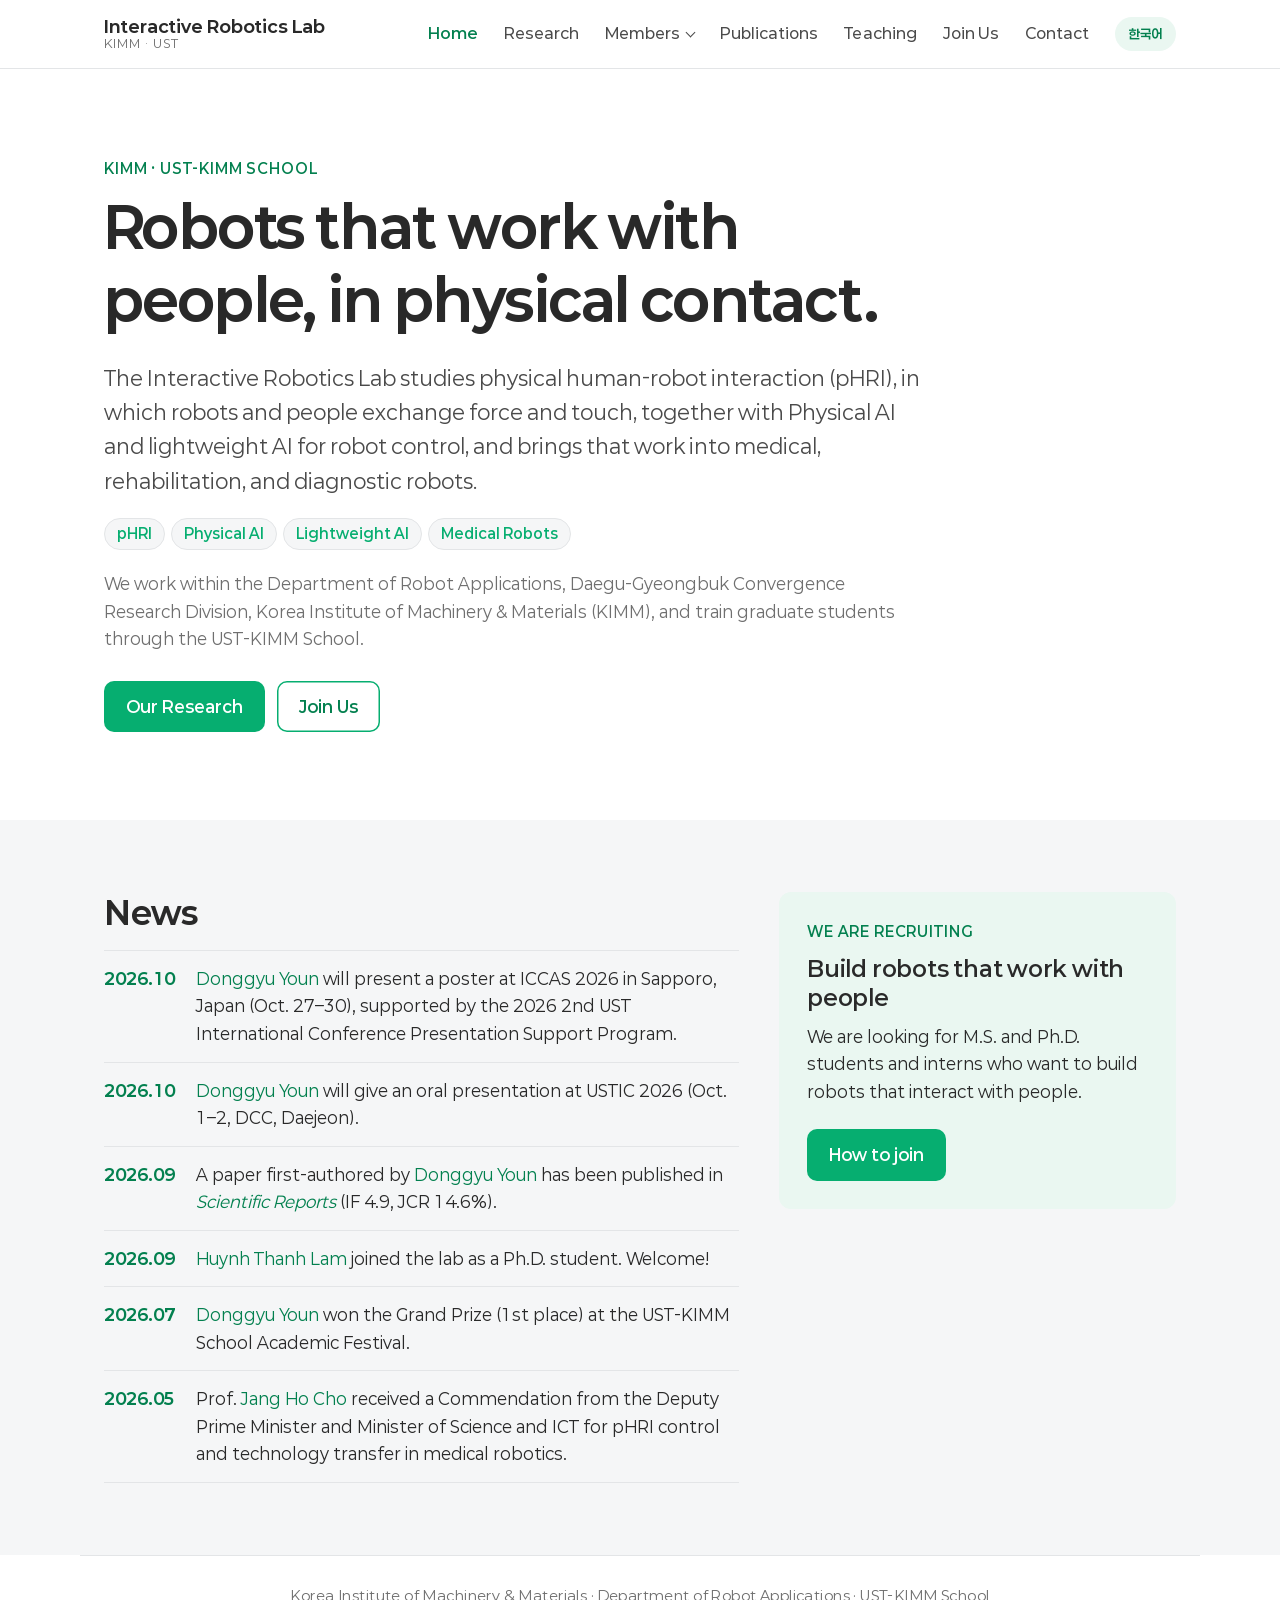
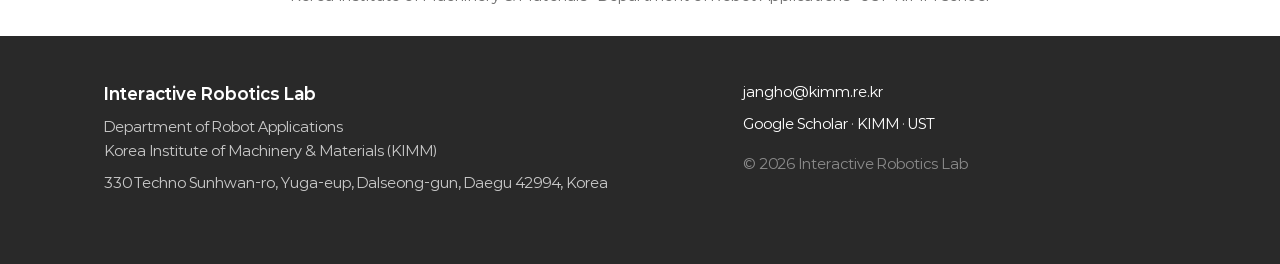
==== commit 04b466ba: "News: Prof. Jang Ho Cho with link to PI page Co-Authored-By: Claude Opus 5.5 <noreply@anthropic.com>" ====
--- a/index.html
+++ b/index.html
@@ -58,7 +58,7 @@
         <li><time datetime="2026-09">2026.09</time><span><span class="en">A paper first-authored by <a href="student-donggyu-youn.html">Donggyu Youn</a> has been published in <a href="https://doi.org/10.1038/s41598-026-73197-0"><em>Scientific Reports</em></a> (IF 4.9, JCR 14.6%).</span><span class="ko"><a href="student-donggyu-youn.html">윤동규</a> 학생이 1저자로 작성한 논문이 <a href="https://doi.org/10.1038/s41598-026-73197-0"><em>Scientific Reports</em></a>(IF 4.9, JCR 14.6%)에 게재되었습니다.</span></span></li>
         <li><time datetime="2026-09">2026.09</time><span><span class="en"><a href="student-huynh-thanh-lam.html">Huynh Thanh Lam</a> joined the lab as a Ph.D. student. Welcome!</span><span class="ko"><a href="student-huynh-thanh-lam.html">후인탄람</a> 학생이 박사과정으로 연구실에 합류했습니다.</span></span></li>
         <li><time datetime="2026-07">2026.07</time><span><span class="en"><a href="student-donggyu-youn.html">Donggyu Youn</a> won the Grand Prize (1st place) at the UST-KIMM School Academic Festival.</span><span class="ko"><a href="student-donggyu-youn.html">윤동규</a> 학생이 UST-KIMM 스쿨 학술제에서 대상(1위)을 받았습니다.</span></span></li>
-        <li><time datetime="2026-05">2026.05</time><span><span class="en">Dr. Jang Ho Cho received a Commendation from the Deputy Prime Minister and Minister of Science and ICT for pHRI control and technology transfer in medical robotics.</span><span class="ko">조장호 박사가 의료로봇 분야 인간-로봇 물리적 상호작용 제어와 기술이전 공로로 부총리 겸 과학기술정보통신부 장관 표창을 받았습니다.</span></span></li>
+        <li><time datetime="2026-05">2026.05</time><span><span class="en">Prof. <a href="members-pi.html">Jang Ho Cho</a> received a Commendation from the Deputy Prime Minister and Minister of Science and ICT for pHRI control and technology transfer in medical robotics.</span><span class="ko"><a href="members-pi.html">조장호</a> 교수가 의료로봇 분야 인간-로봇 물리적 상호작용 제어와 기술이전 공로로 부총리 겸 과학기술정보통신부 장관 표창을 받았습니다.</span></span></li>
       </ul>
     </div>
     <aside class="callout">
--- a/assets/css/style.css
+++ b/assets/css/style.css
@@ -125,6 +125,14 @@
 .topic.flip .topic-media { order: 2; }
 .topic-fig { display: block; width: 100%; height: auto; }
 .topic-media img, .topic-media video, .topic-media .slot { width: 100%; aspect-ratio: 16 / 10; object-fit: cover; border-radius: var(--r); }
+/* 사진·영상 오른쪽 위 KIMM 로고 배지 (그림 SVG 에는 붙이지 않는다) */
+.topic-media { position: relative; }
+.topic-media:has(> img, > video)::after {
+  content: ""; position: absolute; top: 12px; right: 12px; width: 148px; height: 38px;
+  box-sizing: border-box; padding: 6px 10px; border-radius: 6px;
+  background: #fff url(../img/kimm-logo.png) center / contain no-repeat content-box padding-box;
+  box-shadow: 0 1px 4px rgba(0, 0, 0, .18); pointer-events: none;
+}
 .topic-num { font-size: 40px; font-weight: 700; color: var(--green); line-height: 1; margin-bottom: 12px; }
 .topic h2 { font-size: clamp(22px, 2.4vw, 27px); margin-bottom: 4px; }
 .topic .sub-title { color: var(--muted); font-weight: 500; margin-bottom: 14px; }
@@ -195,6 +203,7 @@
 /* 등급 색: 우수학술대회·JCR 20% 이내 = 연한 주황, 최우수학술대회·JCR 5% 이내 = 진한 주황 */
 .metric-kiise { color: #9A4A00; background: #FFF1E3; border-color: transparent; }
 .metric-top { color: #fff; background: #E36F00; border-color: transparent; }
+.metric-transfer { color: #fff; background: var(--green-dk); border-color: transparent; }
 a.metric-doi { color: var(--green-dk); background: #fff; border-color: var(--green); }
 a.metric-doi:hover { background: var(--green-bg); text-decoration: none; }
 
@@ -225,6 +234,8 @@
 .contact-grid dt { font-size: 13px; color: var(--muted); font-weight: 600; letter-spacing: .05em; text-transform: uppercase; margin-top: 18px; }
 .contact-grid dd { margin: 4px 0 0; }
 .map { aspect-ratio: 4 / 3; }
+iframe.map { display: block; width: 100%; height: auto; border: 0; border-radius: var(--r); background: var(--bg-soft); }
+.map-links { margin: 10px 0 0; font-size: 14px; color: var(--muted); }
 
 /* 꼬리말 */
 .site-footer { background: var(--ink); color: #C9C9C9; font-size: 14px; margin-top: 0; }
@@ -251,6 +262,7 @@
   .hero { padding-top: 48px; padding-bottom: 56px; }
   .topic { gap: 20px; padding: 36px 0; }
   .topic.flip .topic-media { order: 0; }
+  .topic-media:has(> img, > video)::after { top: 8px; right: 8px; width: 112px; height: 30px; padding: 5px 8px; }
   .person { gap: 32px; }
   .person-aside { position: static; max-width: 320px; }
   .stats { grid-template-columns: 1fr 1fr; }
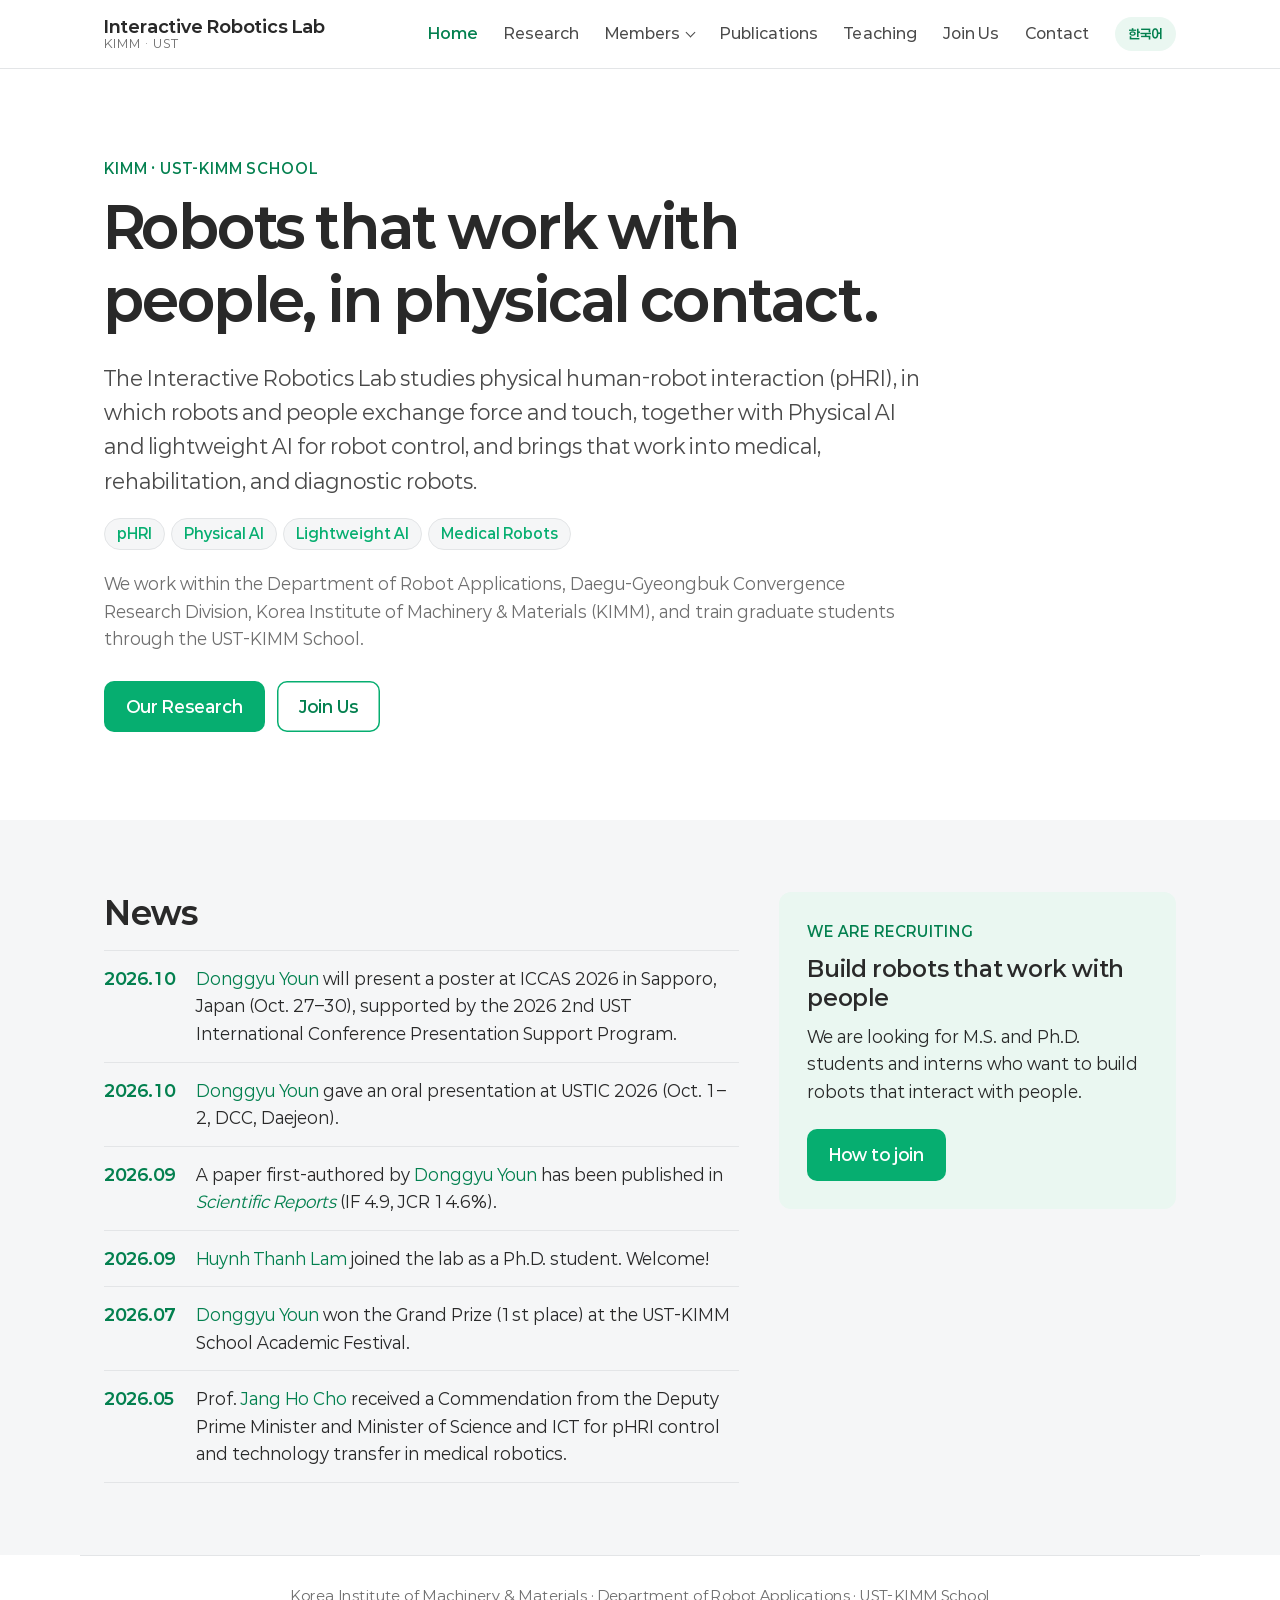
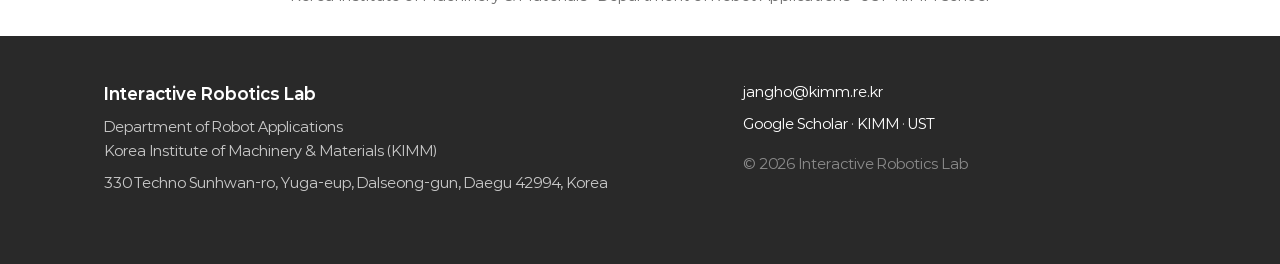
==== commit 0fbec6c7: "USTIC 2026 presented: news and workshop entry Co-Authored-By: Claude Opus 5.5 <noreply@anthropic.com" ====
--- a/index.html
+++ b/index.html
@@ -25,7 +25,7 @@
     </a>
     <button class="nav-toggle" aria-expanded="false" aria-controls="nav"><span></span><span class="sr">Menu</span></button>
     <nav id="nav" class="nav" aria-label="Main">
-      <ul><li><a href="index.html" class="active"><span class="en">Home</span><span class="ko">홈</span></a></li><li><a href="research.html"><span class="en">Research</span><span class="ko">연구</span></a></li><li class="has-sub"><a href="members-pi.html" aria-haspopup="true"><span class="en">Members</span><span class="ko">구성원</span></a><ul class="sub"><li><a href="members-pi.html"><span class="en">PI</span><span class="ko">연구책임자</span></a></li><li><a href="members-collaborators.html"><span class="en">Collaborators</span><span class="ko">공동연구진</span></a></li><li><a href="members-students.html"><span class="en">Researchers & Students</span><span class="ko">연구원·학생</span></a></li></ul></li><li><a href="publications.html"><span class="en">Publications</span><span class="ko">논문·특허</span></a></li><li><a href="teaching.html"><span class="en">Teaching</span><span class="ko">강의</span></a></li><li><a href="join.html"><span class="en">Join Us</span><span class="ko">지원 안내</span></a></li><li><a href="contact.html"><span class="en">Contact</span><span class="ko">연락처</span></a></li></ul>
+      <ul><li><a href="index.html" class="active"><span class="en">Home</span><span class="ko">홈</span></a></li><li><a href="research.html"><span class="en">Research</span><span class="ko">연구</span></a></li><li class="has-sub"><a href="members-pi.html" aria-haspopup="true"><span class="en">Members</span><span class="ko">구성원</span></a><ul class="sub"><li><a href="members-pi.html"><span class="en">Jang Ho Cho</span><span class="ko">조장호</span></a></li><li><a href="members-collaborators.html"><span class="en">Collaborators</span><span class="ko">공동연구진</span></a></li><li><a href="members-students.html"><span class="en">Researchers & Students</span><span class="ko">연구원·학생</span></a></li></ul></li><li><a href="publications.html"><span class="en">Publications</span><span class="ko">논문·특허</span></a></li><li><a href="teaching.html"><span class="en">Teaching</span><span class="ko">강의</span></a></li><li><a href="join.html"><span class="en">Join Us</span><span class="ko">지원 안내</span></a></li><li><a href="contact.html"><span class="en">Contact</span><span class="ko">연락처</span></a></li></ul>
       <button class="lang-toggle" type="button" aria-label="Switch language"><span class="en">한국어</span><span class="ko">English</span></button>
     </nav>
   </div>
@@ -54,7 +54,7 @@
       <h2><span class="en">News</span><span class="ko">소식</span></h2>
       <ul class="news">
         <li><time datetime="2026-10">2026.10</time><span><span class="en"><a href="student-donggyu-youn.html">Donggyu Youn</a> will present a poster at ICCAS 2026 in Sapporo, Japan (Oct. 27–30), supported by the 2026 2nd UST International Conference Presentation Support Program.</span><span class="ko"><a href="student-donggyu-youn.html">윤동규</a> 학생이 2026년 제2차 UST 국제학술발표지원사업의 지원을 받아 ICCAS 2026(일본 삿포로, 10.27–30)에서 포스터를 발표합니다.</span></span></li>
-        <li><time datetime="2026-10">2026.10</time><span><span class="en"><a href="student-donggyu-youn.html">Donggyu Youn</a> will give an oral presentation at USTIC 2026 (Oct. 1–2, DCC, Daejeon).</span><span class="ko"><a href="student-donggyu-youn.html">윤동규</a> 학생이 USTIC 2026(10.1–2, 대전컨벤션센터)에서 구두 발표를 합니다.</span></span></li>
+        <li><time datetime="2026-10">2026.10</time><span><span class="en"><a href="student-donggyu-youn.html">Donggyu Youn</a> gave an oral presentation at USTIC 2026 (Oct. 1–2, DCC, Daejeon).</span><span class="ko"><a href="student-donggyu-youn.html">윤동규</a> 학생이 USTIC 2026(10.1–2, 대전컨벤션센터)에서 구두 발표를 했습니다.</span></span></li>
         <li><time datetime="2026-09">2026.09</time><span><span class="en">A paper first-authored by <a href="student-donggyu-youn.html">Donggyu Youn</a> has been published in <a href="https://doi.org/10.1038/s41598-026-73197-0"><em>Scientific Reports</em></a> (IF 4.9, JCR 14.6%).</span><span class="ko"><a href="student-donggyu-youn.html">윤동규</a> 학생이 1저자로 작성한 논문이 <a href="https://doi.org/10.1038/s41598-026-73197-0"><em>Scientific Reports</em></a>(IF 4.9, JCR 14.6%)에 게재되었습니다.</span></span></li>
         <li><time datetime="2026-09">2026.09</time><span><span class="en"><a href="student-huynh-thanh-lam.html">Huynh Thanh Lam</a> joined the lab as a Ph.D. student. Welcome!</span><span class="ko"><a href="student-huynh-thanh-lam.html">후인탄람</a> 학생이 박사과정으로 연구실에 합류했습니다.</span></span></li>
         <li><time datetime="2026-07">2026.07</time><span><span class="en"><a href="student-donggyu-youn.html">Donggyu Youn</a> won the Grand Prize (1st place) at the UST-KIMM School Academic Festival.</span><span class="ko"><a href="student-donggyu-youn.html">윤동규</a> 학생이 UST-KIMM 스쿨 학술제에서 대상(1위)을 받았습니다.</span></span></li>
--- a/assets/css/style.css
+++ b/assets/css/style.css
@@ -145,7 +145,7 @@
 .person { display: grid; grid-template-columns: 280px 1fr; gap: 56px; align-items: start; }
 .person-aside { position: sticky; top: 96px; }
 .photo { width: 100%; aspect-ratio: 3 / 4; border-radius: var(--r); }
-img.photo { object-fit: cover; object-position: 50% 20%; background: var(--bg-soft); }
+img.photo { object-fit: cover; object-position: 50% 20%; background: var(--bg-soft); border: 1px solid var(--line); box-sizing: border-box; }
 .block h4 { font-size: 15px; font-weight: 600; color: var(--green-dk); letter-spacing: .02em; margin: 18px 0 6px; }
 .block h3 + h4 { margin-top: 0; }
 .person-aside h2 { font-size: 24px; margin: 18px 0 2px; }
@@ -170,12 +170,16 @@
 .badge-col { color: var(--green-dk); box-shadow: inset 0 0 0 1.5px var(--green); }
 .fine { font-size: 14px; color: var(--muted); }
 .people { display: grid; grid-template-columns: repeat(auto-fill, minmax(320px, 1fr)); gap: 20px; }
-.pcard { display: grid; grid-template-columns: 72px 1fr; gap: 16px; border: 1px solid var(--line); border-radius: var(--r); padding: 20px; background: #fff; }
+.pcard { display: grid; grid-template-columns: 72px 1fr; gap: 16px; align-items: center; min-height: 124px; box-sizing: border-box; border: 1px solid var(--line); border-radius: var(--r); padding: 20px; background: #fff; }
 a.pcard { color: inherit; transition: box-shadow .15s, border-color .15s; }
 a.pcard:hover { text-decoration: none; border-color: var(--green); box-shadow: 0 8px 24px rgba(0,0,0,.07); }
-.avatar { width: 72px; height: 72px; border-radius: 50%; background: var(--bg-soft); display: grid; place-items: center; color: var(--muted); font-weight: 700; font-size: 22px; }
+.avatar { width: 72px; height: 72px; border-radius: 50%; background: var(--bg-soft); display: grid; place-items: center; color: var(--muted); font-weight: 700; font-size: 22px; overflow: hidden; }
+/* 사진이 있으면 이니셜 대신 사진 (tools/avatar.py 로 얼굴 크기를 맞춘 정사각형). 흰 배경 사진도 테두리가 보이게 */
+.avatar img { width: 100%; height: 100%; object-fit: cover; border-radius: 50%; border: 1px solid var(--line); box-sizing: border-box; }
 .pcard h3 { font-size: 18px; margin: 0 0 2px; }
 .pcard .field { color: var(--green-dk); font-weight: 500; font-size: 14px; margin-bottom: 6px; }
+.pcard p.alt { font-size: 14px; color: var(--muted); margin: 0 0 4px; }
+.pcard > div > :last-child { margin-bottom: 0; }
 .pcard p { font-size: 15px; margin: 0 0 6px; color: var(--ink-2); }
 .pcard .contact { font-size: 14px; }
 .group-h { margin: 48px 0 18px; font-size: 22px; }
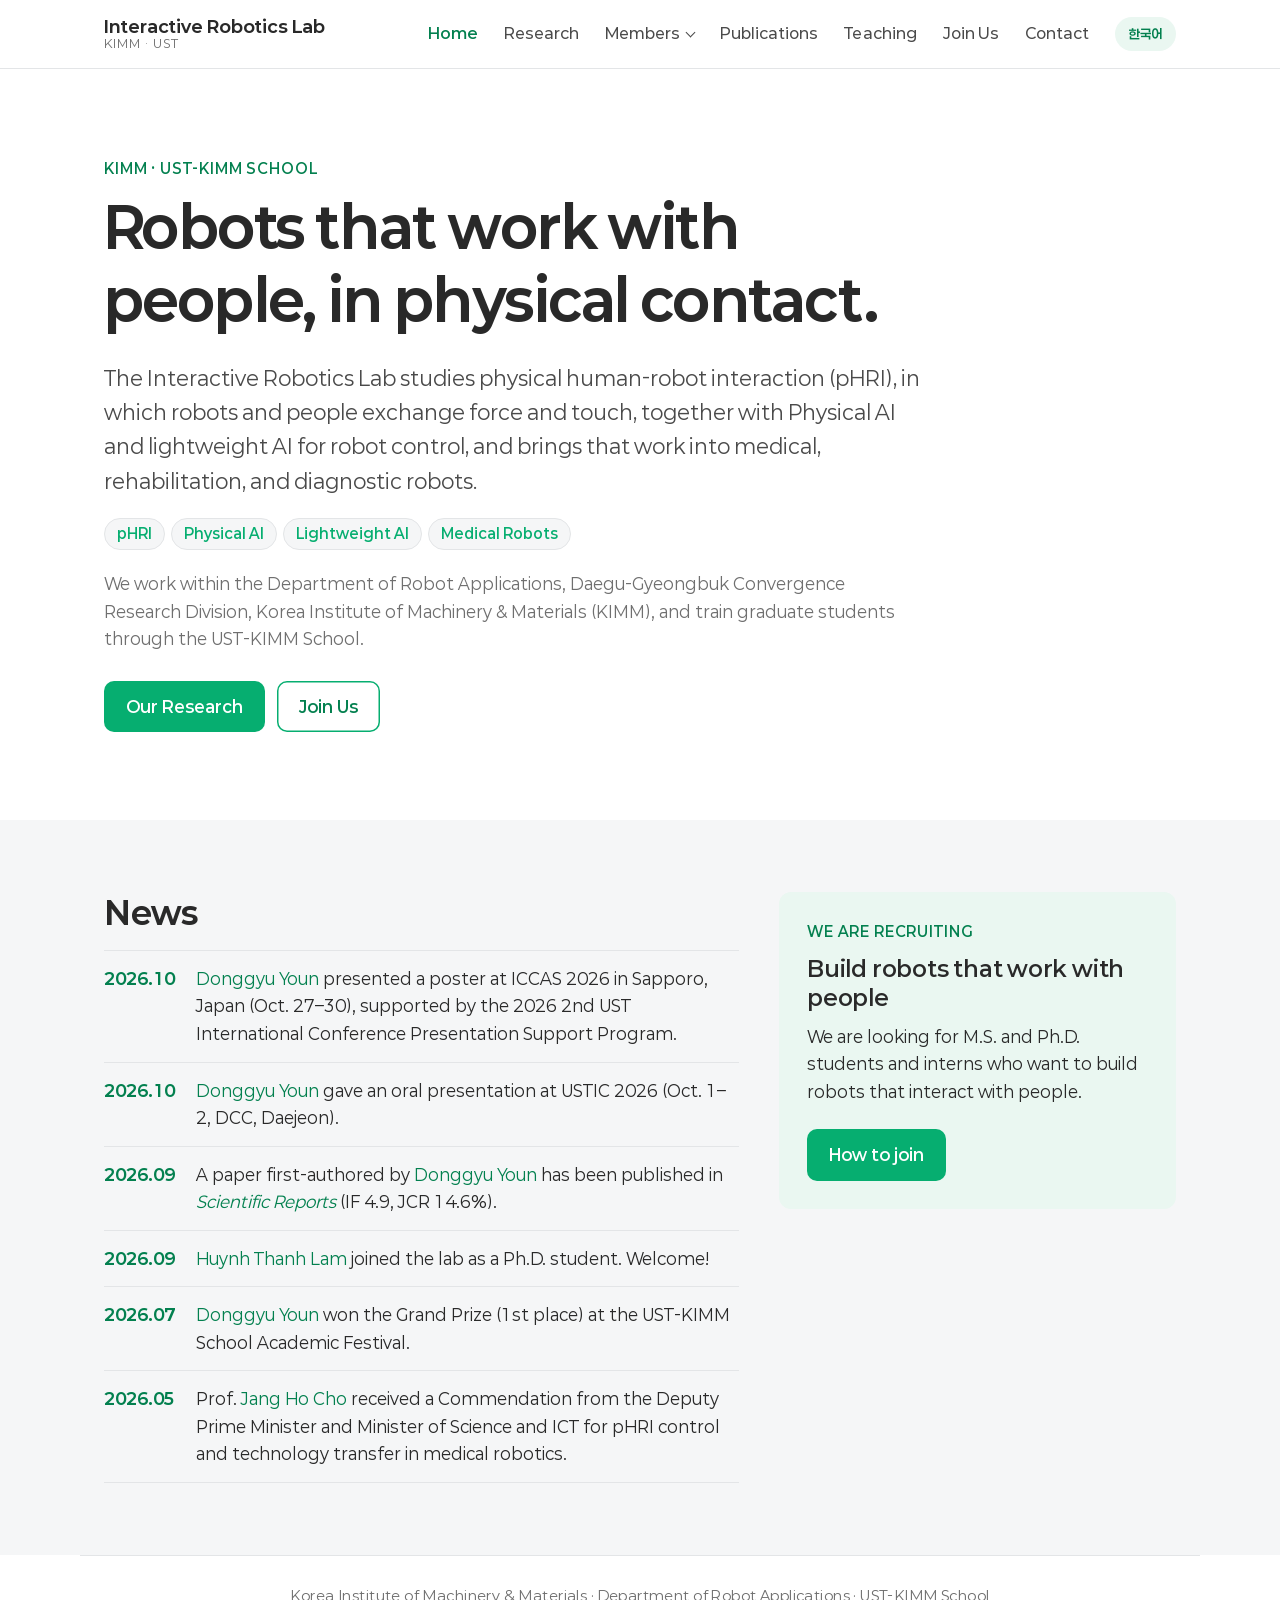
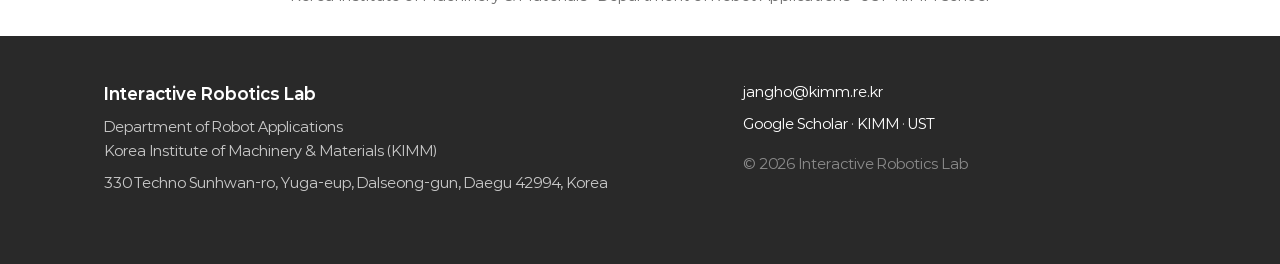
==== commit 2eb741c3: "ICCAS 2026 presented: news and workshop entry Co-Authored-By: Claude Opus 5.5 <noreply@anthropic.com" ====
--- a/index.html
+++ b/index.html
@@ -53,7 +53,7 @@
     <div>
       <h2><span class="en">News</span><span class="ko">소식</span></h2>
       <ul class="news">
-        <li><time datetime="2026-10">2026.10</time><span><span class="en"><a href="student-donggyu-youn.html">Donggyu Youn</a> will present a poster at ICCAS 2026 in Sapporo, Japan (Oct. 27–30), supported by the 2026 2nd UST International Conference Presentation Support Program.</span><span class="ko"><a href="student-donggyu-youn.html">윤동규</a> 학생이 2026년 제2차 UST 국제학술발표지원사업의 지원을 받아 ICCAS 2026(일본 삿포로, 10.27–30)에서 포스터를 발표합니다.</span></span></li>
+        <li><time datetime="2026-10">2026.10</time><span><span class="en"><a href="student-donggyu-youn.html">Donggyu Youn</a> presented a poster at ICCAS 2026 in Sapporo, Japan (Oct. 27–30), supported by the 2026 2nd UST International Conference Presentation Support Program.</span><span class="ko"><a href="student-donggyu-youn.html">윤동규</a> 학생이 2026년 제2차 UST 국제학술발표지원사업의 지원을 받아 ICCAS 2026(일본 삿포로, 10.27–30)에서 포스터를 발표했습니다.</span></span></li>
         <li><time datetime="2026-10">2026.10</time><span><span class="en"><a href="student-donggyu-youn.html">Donggyu Youn</a> gave an oral presentation at USTIC 2026 (Oct. 1–2, DCC, Daejeon).</span><span class="ko"><a href="student-donggyu-youn.html">윤동규</a> 학생이 USTIC 2026(10.1–2, 대전컨벤션센터)에서 구두 발표를 했습니다.</span></span></li>
         <li><time datetime="2026-09">2026.09</time><span><span class="en">A paper first-authored by <a href="student-donggyu-youn.html">Donggyu Youn</a> has been published in <a href="https://doi.org/10.1038/s41598-026-73197-0"><em>Scientific Reports</em></a> (IF 4.9, JCR 14.6%).</span><span class="ko"><a href="student-donggyu-youn.html">윤동규</a> 학생이 1저자로 작성한 논문이 <a href="https://doi.org/10.1038/s41598-026-73197-0"><em>Scientific Reports</em></a>(IF 4.9, JCR 14.6%)에 게재되었습니다.</span></span></li>
         <li><time datetime="2026-09">2026.09</time><span><span class="en"><a href="student-huynh-thanh-lam.html">Huynh Thanh Lam</a> joined the lab as a Ph.D. student. Welcome!</span><span class="ko"><a href="student-huynh-thanh-lam.html">후인탄람</a> 학생이 박사과정으로 연구실에 합류했습니다.</span></span></li>
